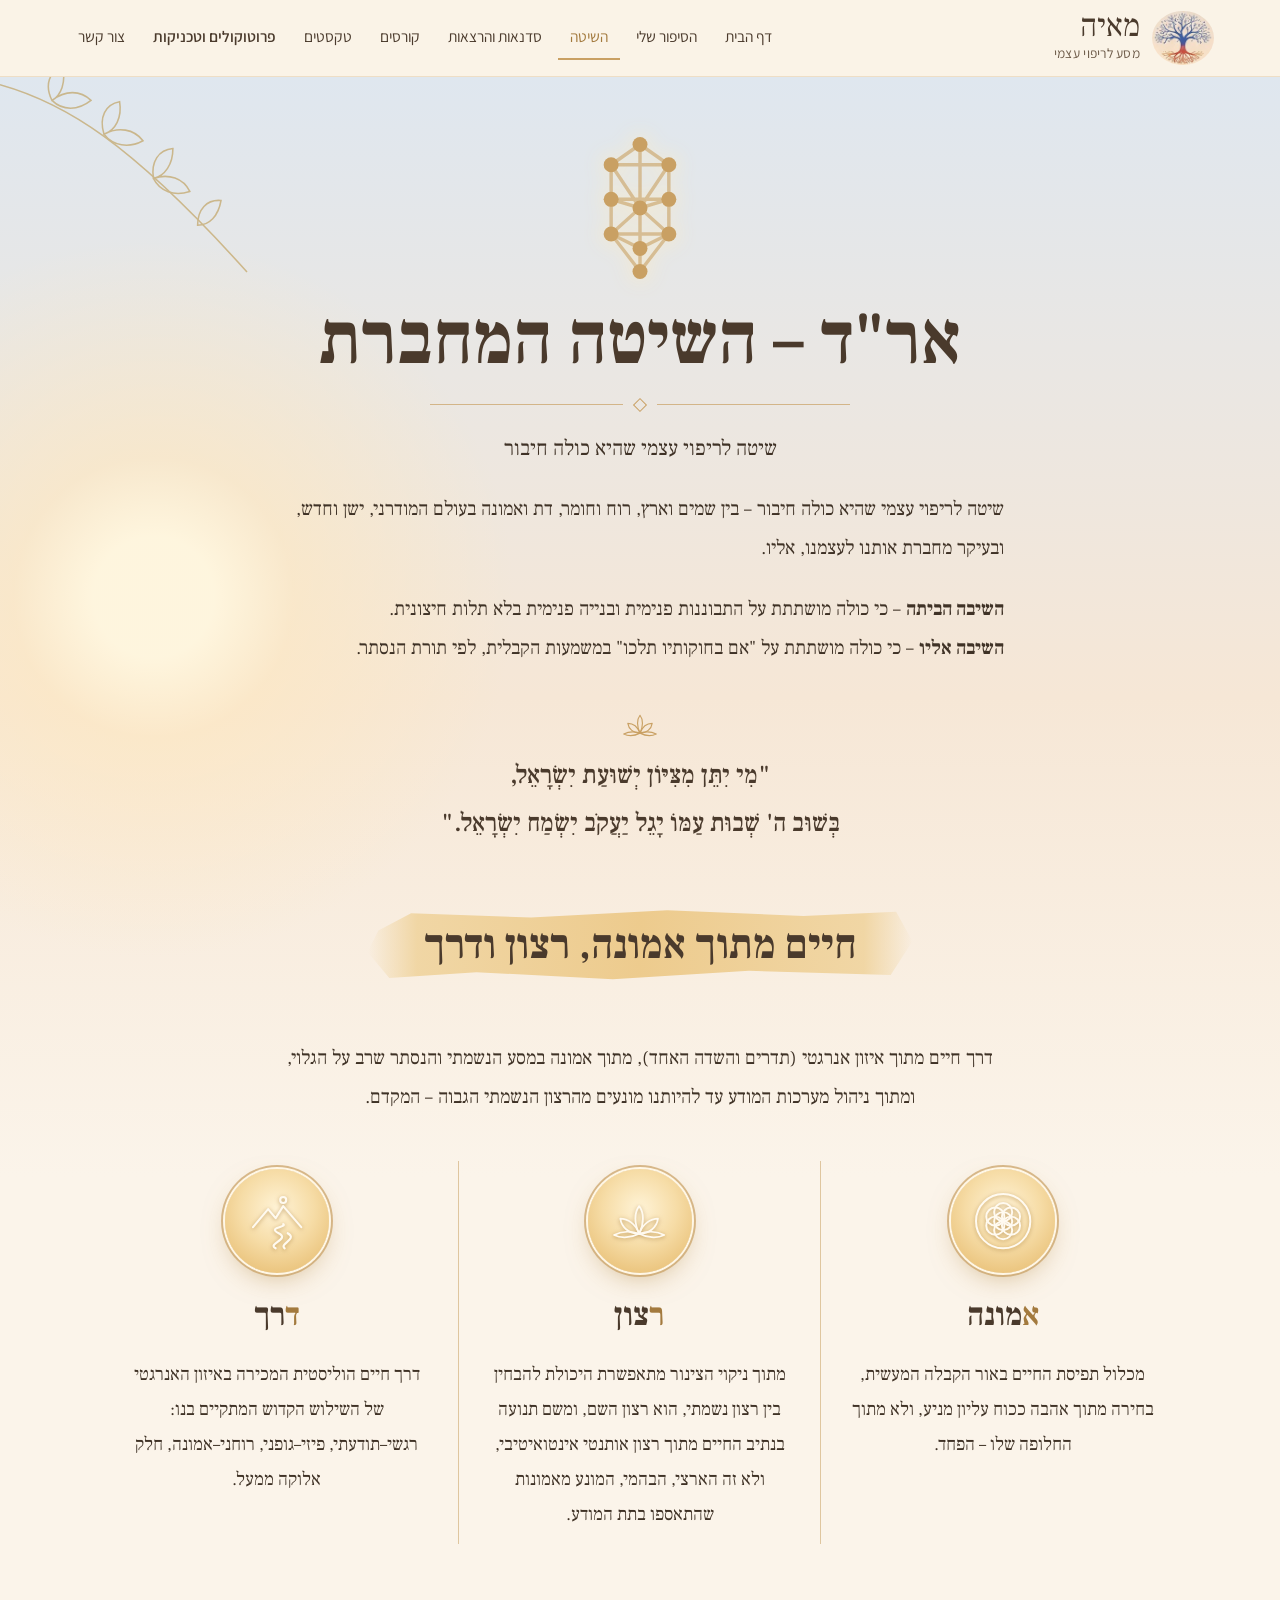
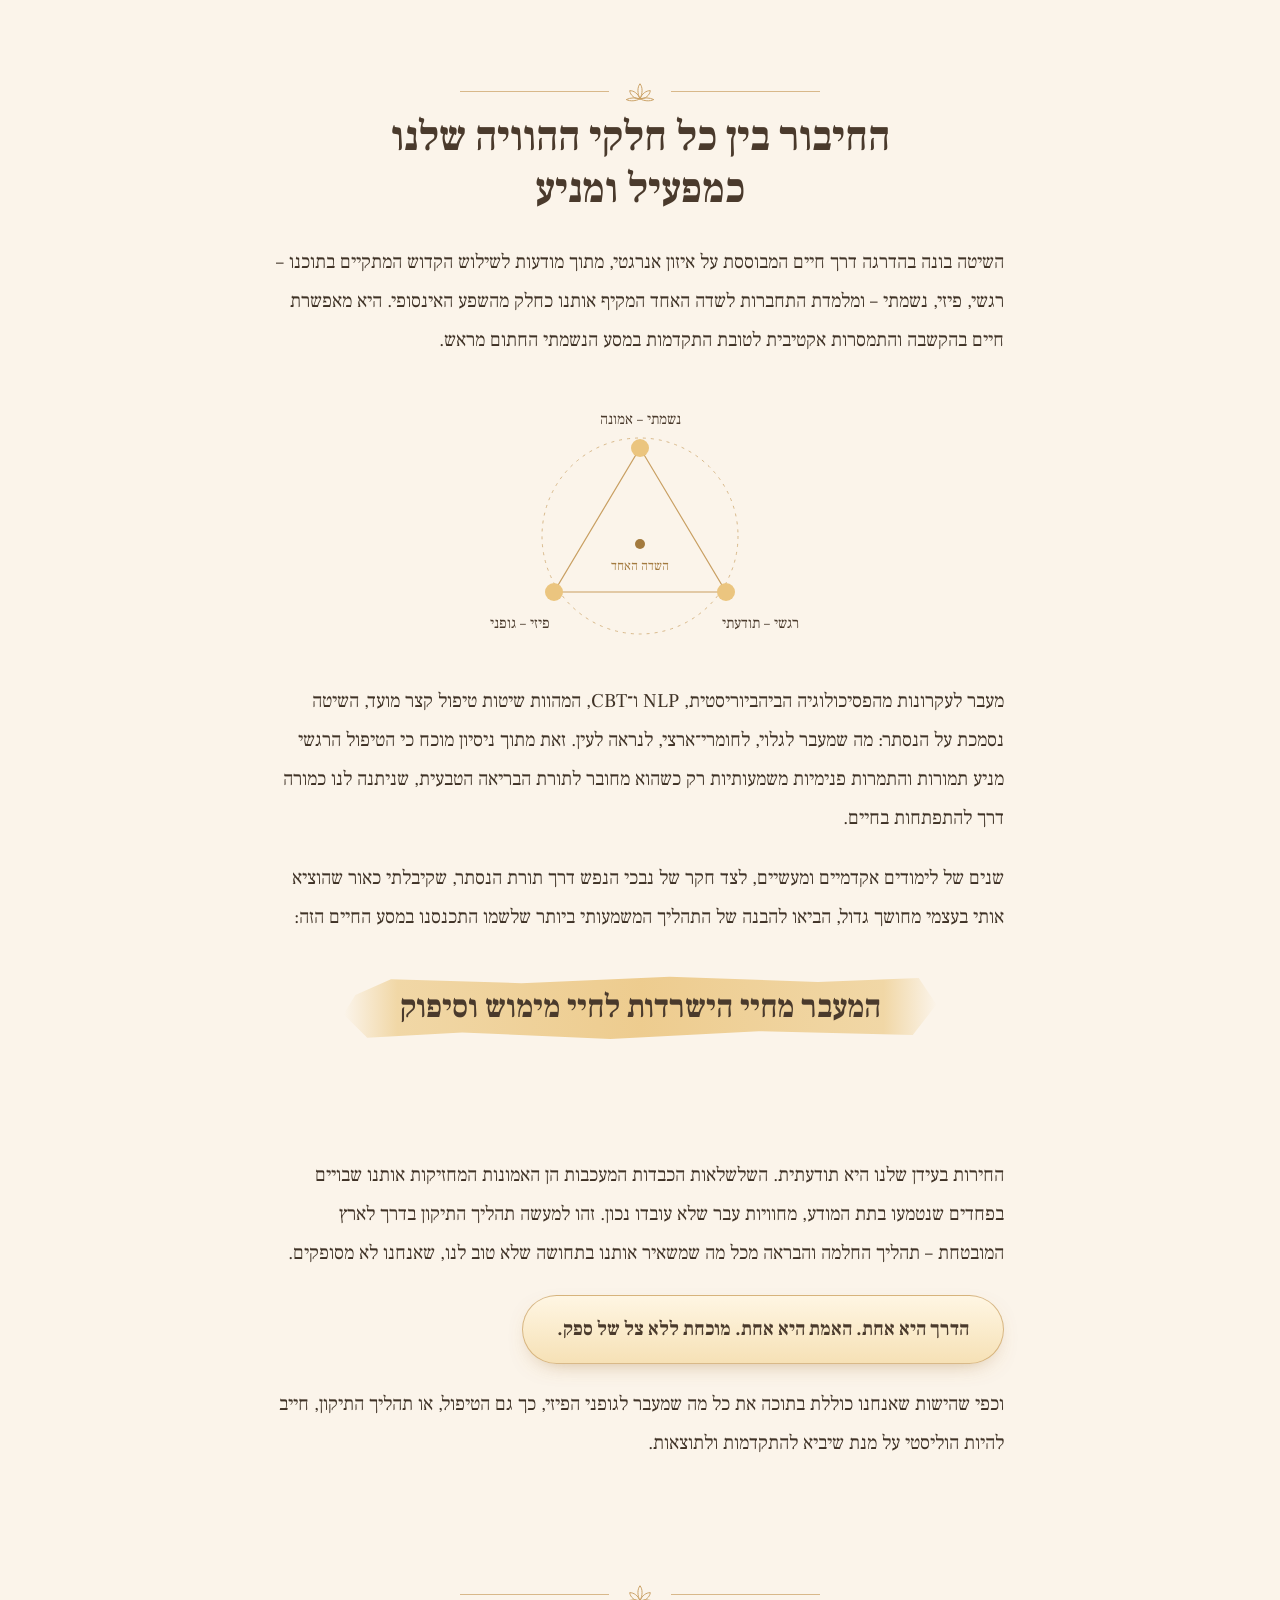
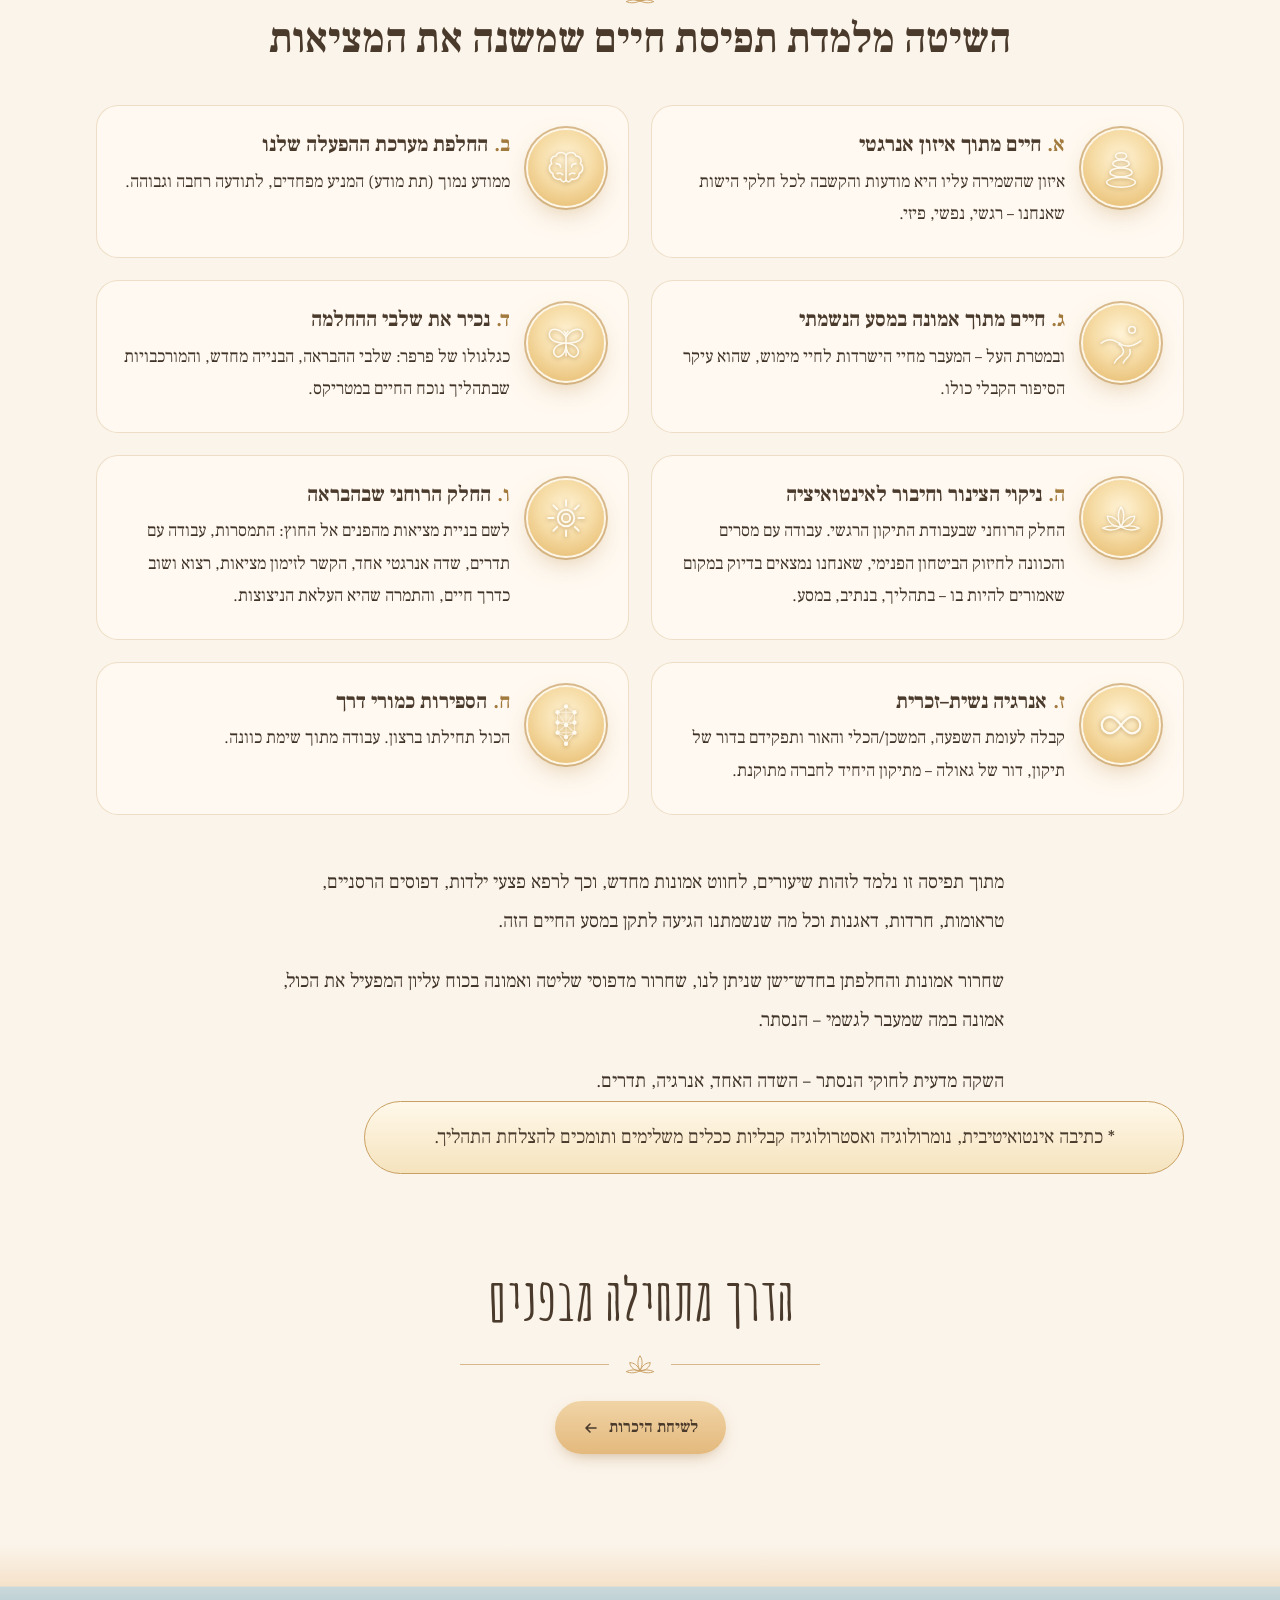
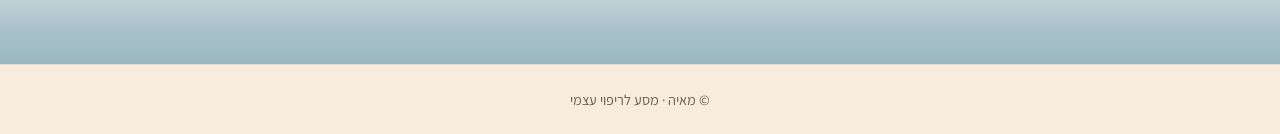
==== method.html @ e071e0a7 "Add method and story pages, new home hero - New home hero: logo, name and tagline in a centred ring " ====
<!doctype html>
<html lang="he" dir="rtl">
<head>
<meta charset="utf-8">
<meta name="viewport" content="width=device-width, initial-scale=1, viewport-fit=cover">
<meta name="description" content="אר&quot;ד – השיטה המחברת: שיטה לריפוי עצמי מתוך אמונה, רצון ודרך. המעבר מחיי הישרדות לחיי מימוש וסיפוק.">
<link rel="icon" href="img/logo.jpg">
<title>אר"ד – השיטה המחברת | מאיה</title>
<link rel="preconnect" href="https://fonts.googleapis.com">
<link rel="preconnect" href="https://fonts.gstatic.com" crossorigin>
<link rel="stylesheet" href="https://fonts.googleapis.com/css2?family=Frank+Ruhl+Libre:wght@300;400;500;700&family=Assistant:wght@300;400;600&family=Amatic+SC:wght@400;700&display=swap">
<link rel="stylesheet" href="styles.css">
<style>
body{margin:0}img{max-width:100%}[hidden]{display:none!important}
/* Method page: one calm reading column on a sunrise sky, golden circles as the only ornament. */
:root{
  --sky-top:#dfe7ef;
  --sky-mid:#f6e7d6;
  --gold-hi:#fff3d6;
  --gold-mid:#ebc57f;
  --brush:#efd29a;
  --read:#3f3226;
}
.method{background:
  radial-gradient(circle at 12% 520px, rgba(255,246,222,.95) 0 60px, rgba(255,232,190,.55) 140px, transparent 360px),
  linear-gradient(180deg,var(--sky-top) 0,var(--sky-mid) 620px,var(--cream) 1100px,var(--cream) 100%);
  color:var(--read);font-family:var(--f-display);position:relative;overflow:hidden}
.method .col{max-width:760px;margin-inline:auto;padding-left:var(--gutter-l);padding-right:var(--gutter-r)}
.method .wide{max-width:1120px;margin-inline:auto;padding-left:var(--gutter-l);padding-right:var(--gutter-r)}
.method p{font-size:1.22rem;line-height:2;margin:0}
.method p + p{margin-top:1.1em}
.leaf-branch{position:absolute;top:0;inset-inline-end:0;width:min(260px,40vw);color:#b8913f;opacity:.55;pointer-events:none}

.m-hero{text-align:center;padding-block:56px 20px;display:flex;flex-direction:column;align-items:center;gap:18px}
.sefirot-top{width:120px;height:auto;color:var(--gold);filter:drop-shadow(0 0 10px rgba(255,236,190,.9))}
.m-hero h1{font-weight:700;font-size:clamp(2.6rem,7vw,4.6rem);line-height:1.1;color:var(--ink)}
.diamond-rule{display:flex;align-items:center;gap:12px;color:var(--gold);width:min(420px,80%)}
.diamond-rule::before,.diamond-rule::after{content:"";flex:1;height:1px;background:currentColor;opacity:.7}
.diamond-rule i{width:10px;height:10px;border:1.5px solid currentColor;transform:rotate(45deg)}
.m-hero .lead{max-width:36ch;font-size:1.32rem}

.verse{margin:44px auto 0;text-align:center;max-width:620px;display:flex;flex-direction:column;align-items:center;gap:14px}
.verse blockquote{margin:0;font-size:clamp(1.3rem,2.6vw,1.6rem);line-height:1.9;color:var(--ink);font-weight:500}
.verse svg{width:40px;height:26px;color:var(--gold)}

.brush{position:relative;display:inline-block;padding:14px 56px;margin-inline:auto;font-weight:700;font-size:clamp(1.5rem,3.6vw,2.2rem);color:var(--ink);line-height:1.3;text-wrap:balance;text-align:center;isolation:isolate}
.brush::before{content:"";position:absolute;inset:4px 0;z-index:-1;
  background:linear-gradient(90deg,transparent 0,var(--brush) 9%,var(--gold-mid) 50%,var(--brush) 91%,transparent 100%);
  clip-path:polygon(2% 30%,8% 6%,30% 12%,55% 2%,80% 10%,97% 4%,100% 45%,96% 92%,70% 86%,45% 98%,20% 88%,4% 96%,0 60%);opacity:.85}
.center{text-align:center}
.method p.brush{font-size:clamp(1.4rem,3.4vw,2rem);line-height:1.4}

section.m-block{padding-block:56px}
.m-block h2{font-weight:700;font-size:clamp(1.8rem,4vw,2.6rem);line-height:1.25;text-align:center;color:var(--ink);margin-bottom:28px}

/* gold medallions */
.medal{--s:104px;width:var(--s);height:var(--s);flex:none;border-radius:50%;display:grid;place-items:center;
  background:radial-gradient(circle at 50% 38%,var(--gold-hi) 0,#f6dca6 45%,var(--gold-mid) 78%,var(--gold) 100%);
  box-shadow:0 0 0 2px #fff7e6,0 0 0 4px color-mix(in srgb,var(--gold) 70%,transparent),0 10px 30px -10px rgba(170,120,40,.6)}
.medal svg{width:58%;height:58%;color:#fffaf0;filter:drop-shadow(0 1px 2px rgba(150,100,30,.55))}

.pillars{display:grid;grid-template-columns:repeat(3,minmax(0,1fr));gap:0;margin-top:44px;list-style:none;padding:0}
.pillar{display:flex;flex-direction:column;align-items:center;text-align:center;gap:14px;padding:8px 28px 12px}
.pillar + .pillar{border-inline-start:1px solid color-mix(in srgb,var(--gold) 55%,transparent)}
.pillar h3{font-weight:700;font-size:2rem;color:var(--ink)}
.pillar h3 b{color:var(--gold-deep)}
.pillar p{font-size:1.15rem;line-height:1.9}

.triad{display:block;width:min(360px,100%);margin:36px auto 0}
.triad text{font-family:var(--f-display);font-size:15px;fill:var(--ink)}

.banner-pill{display:block;width:fit-content;max-width:100%;margin:40px auto;padding:14px 34px;border-radius:999px;text-align:center;
  font-weight:700;font-size:clamp(1.25rem,2.8vw,1.6rem);line-height:1.5;color:var(--ink);
  background:linear-gradient(180deg,#fff6e3,#f6e1b6);border:1px solid color-mix(in srgb,var(--gold) 70%,transparent);box-shadow:0 8px 24px -14px rgba(160,110,40,.7)}

.principles{display:grid;grid-template-columns:repeat(2,minmax(0,1fr));gap:22px;list-style:none;padding:0;margin:40px 0 0}
.principle{display:grid;grid-template-columns:auto 1fr;gap:18px;align-items:start;background:color-mix(in srgb,var(--white) 82%,transparent);
  border:1px solid color-mix(in srgb,var(--gold) 30%,transparent);border-radius:22px;padding:24px 24px 26px}
.principle .medal{--s:76px}
.principle h3{font-weight:700;font-size:1.32rem;line-height:1.4;color:var(--ink);margin-bottom:6px}
.principle h3 .letter{color:var(--gold-deep);margin-inline-end:6px}
.principle p{font-size:1.1rem!important;line-height:1.85!important;min-width:0}
.principle div{min-width:0}

.after{margin-top:48px}
.tools-note{display:block;margin:44px auto 0;max-width:820px;padding:16px 30px;border-radius:999px;text-align:center;font-size:1.15rem;line-height:1.7;color:var(--ink);
  background:linear-gradient(180deg,#fff8ea,#f5e3bd);border:1.5px solid var(--gold)}

.m-cta{text-align:center;padding-block:40px 90px;display:flex;flex-direction:column;align-items:center;gap:18px}
.m-cta h2{font-family:var(--f-hand);font-weight:700;font-size:clamp(2.6rem,6vw,3.6rem);line-height:1;color:var(--ink)}
.lotus-rule{display:flex;align-items:center;gap:14px;color:var(--gold);width:min(360px,80%);margin:8px auto}
.lotus-rule::before,.lotus-rule::after{content:"";flex:1;height:1px;background:currentColor;opacity:.7}
.lotus-rule svg{width:34px;height:22px}
.sea{height:120px;background:linear-gradient(180deg,var(--cream) 0,#f3dcc0 35%,#b9cfd6 36%,#8fb2bf 70%,#7aa3b2 100%);opacity:.75}

@media (max-width:860px){
  .principles{grid-template-columns:1fr}
}
@media (max-width:700px){
  .pillars{grid-template-columns:1fr;gap:34px}
  .pillar + .pillar{border-inline-start:0;border-top:1px solid color-mix(in srgb,var(--gold) 45%,transparent);padding-top:34px}
  .method p{font-size:1.12rem}
  .brush{padding:12px 28px}
  .banner-pill,.tools-note{border-radius:24px}
  .principle{grid-template-columns:1fr;justify-items:center;text-align:center}
}
</style>
</head>
<body>

<svg width="0" height="0" style="position:absolute" aria-hidden="true">
  <symbol id="lotus" viewBox="0 0 48 32" fill="none" stroke="currentColor" stroke-width="1.4" stroke-linejoin="round">
    <path d="M24 4c4 5 4 14 0 22-4-8-4-17 0-22Z"/><path d="M24 26c-3-8-9-12-15-12 1 7 7 12 15 12Z"/><path d="M24 26c3-8 9-12 15-12-1 7-7 12-15 12Z"/><path d="M24 26c-6-2-14-2-20 1 6 3 14 2 20-1Zm0 0c6-2 14-2 20 1-6 3-14 2-20-1Z"/>
  </symbol>
  <symbol id="arrow" viewBox="0 0 16 16" fill="none" stroke="currentColor" stroke-width="1.6" stroke-linecap="round" stroke-linejoin="round"><path d="M13 8H3m4-4L3 8l4 4"/></symbol>
  <symbol id="sefirot" viewBox="0 0 40 52" fill="none" stroke="currentColor" stroke-width="1.2">
    <path d="M20 4 30 11 30 23 30 35 20 48M20 4 10 11 10 23 10 35 20 48M20 4V48M10 11H30M10 23H30M10 35H30M10 11 20 26 30 11M10 23 20 26 30 23M10 35 20 26 30 35M10 35 20 40 30 35" opacity=".6"/>
    <g fill="currentColor" stroke="none"><circle cx="20" cy="4" r="2.6"/><circle cx="30" cy="11" r="2.6"/><circle cx="10" cy="11" r="2.6"/><circle cx="30" cy="23" r="2.6"/><circle cx="10" cy="23" r="2.6"/><circle cx="20" cy="26" r="2.6"/><circle cx="30" cy="35" r="2.6"/><circle cx="10" cy="35" r="2.6"/><circle cx="20" cy="40" r="2.6"/><circle cx="20" cy="48" r="2.6"/></g>
  </symbol>
  <symbol id="flower" viewBox="0 0 40 40" fill="none" stroke="currentColor" stroke-width="1.3">
    <circle cx="20" cy="20" r="18"/><circle cx="20" cy="20" r="6"/><circle cx="20" cy="14" r="6"/><circle cx="20" cy="26" r="6"/><circle cx="14.8" cy="17" r="6"/><circle cx="25.2" cy="17" r="6"/><circle cx="14.8" cy="23" r="6"/><circle cx="25.2" cy="23" r="6"/>
  </symbol>
  <symbol id="road" viewBox="0 0 40 40" fill="none" stroke="currentColor" stroke-width="1.4" stroke-linecap="round" stroke-linejoin="round">
    <path d="M4 24 14 12l5 6 5-8 12 14"/><circle cx="24" cy="6" r="2"/><path d="M19 38c-6-3 10-6 2-10s6-4 3-6M25 38c-4-3 9-6 2-10"/>
  </symbol>
  <symbol id="stones" viewBox="0 0 40 40" fill="none" stroke="currentColor" stroke-width="1.4"><ellipse cx="20" cy="33" rx="13" ry="4.5"/><ellipse cx="20" cy="24" rx="10" ry="4"/><ellipse cx="20" cy="16" rx="7.5" ry="3.4"/><ellipse cx="20" cy="9" rx="5" ry="2.8"/></symbol>
  <symbol id="brain" viewBox="0 0 40 40" fill="none" stroke="currentColor" stroke-width="1.4" stroke-linecap="round" stroke-linejoin="round">
    <path d="M20 8c-2-3-8-3-9 1-4 0-6 4-4 7-3 2-3 7 1 9 0 4 4 6 7 5 1 3 4 3 5 1V8Z"/><path d="M20 8c2-3 8-3 9 1 4 0 6 4 4 7 3 2 3 7-1 9 0 4-4 6-7 5-1 3-4 3-5 1"/><path d="M11 16c2 0 4 1 4 3M29 16c-2 0-4 1-4 3M12 25c2-1 4 0 5 1M28 25c-2-1-4 0-5 1"/>
  </symbol>
  <symbol id="path" viewBox="0 0 40 40" fill="none" stroke="currentColor" stroke-width="1.4" stroke-linecap="round"><path d="M2 20c6-4 10-4 16 0s12 4 20-2"/><path d="M14 38c2-6 10-6 8-12s-6-4-3-6"/><path d="M22 38c2-5 8-6 6-12"/><circle cx="30" cy="8" r="3"/></symbol>
  <symbol id="butterfly" viewBox="0 0 40 40" fill="none" stroke="currentColor" stroke-width="1.4" stroke-linejoin="round"><path d="M20 12v20"/><path d="M20 15C16 7 6 5 5 11s5 9 15 9C10 21 7 27 10 31s9 0 10-8"/><path d="M20 15c4-8 14-10 15-4s-5 9-15 9c10 1 13 7 10 11s-9 0-10-8"/><path d="M18 9l2 3 2-3"/></symbol>
  <symbol id="sun" viewBox="0 0 32 32" fill="none" stroke="currentColor" stroke-width="1.4" stroke-linecap="round"><circle cx="16" cy="16" r="6"/><circle cx="16" cy="16" r="3"/><path d="M16 3v4M16 25v4M3 16h4M25 16h4M6.8 6.8l2.8 2.8M22.4 22.4l2.8 2.8M6.8 25.2l2.8-2.8M22.4 9.6l2.8-2.8"/></symbol>
  <symbol id="infinity" viewBox="0 0 32 32" fill="none" stroke="currentColor" stroke-width="1.6"><path d="M16 16c-3-4-5-6-8-6a6 6 0 0 0 0 12c3 0 5-2 8-6Zm0 0c3 4 5 6 8 6a6 6 0 0 0 0-12c-3 0-5 2-8 6Z"/></symbol>
</svg>

<header class="site-header">
  <div class="wrap">
    <a class="brand" href="index.html" aria-label="מאיה – דף הבית">
      <img src="img/logo.jpg" alt="">
      <span><b>מאיה</b><small>מסע לריפוי עצמי</small></span>
    </a>
    <button class="menu-btn" id="menu-btn" aria-expanded="false" aria-controls="nav">תפריט</button>
    <ul class="nav" id="nav">
      <li><a href="index.html">דף הבית</a></li>
      <li><a href="index.html#about">הסיפור שלי</a></li>
      <li><a href="method.html" aria-current="page">השיטה</a></li>
      <li><a href="index.html#space">סדנאות והרצאות</a></li>
      <li><a href="index.html#space">קורסים</a></li>
      <li><a href="index.html#space">טקסטים</a></li>
      <li class="accent"><a href="#principles">פרוטוקולים וטכניקות</a></li>
      <li><a href="index.html#contact">צור קשר</a></li>
    </ul>
  </div>
</header>

<main class="method">
  <svg class="leaf-branch" viewBox="0 0 200 160" fill="none" stroke="currentColor" stroke-width="1.2" aria-hidden="true">
    <path d="M0 6C50 20 100 50 190 150"/>
    <path d="M40 18c-6-12-2-22 8-26 3 12-1 22-8 26Zm0 0c10-8 22-8 30 0-10 8-22 8-30 0Z"/>
    <path d="M80 44c-4-13 1-23 12-25 2 12-3 22-12 25Zm0 0c11-6 23-4 30 5-11 6-23 4-30-5Z"/>
    <path d="M118 78c-2-13 4-22 15-23 0 12-6 21-15 23Zm0 0c12-4 23 0 28 10-12 4-23 0-28-10Z"/>
    <path d="M152 114c0-12 7-20 18-19-2 12-9 19-18 19Z"/>
  </svg>

  <!-- ===== opening ===== -->
  <div class="col">
    <div class="m-hero">
      <svg class="sefirot-top" aria-hidden="true"><use href="#sefirot"/></svg>
      <h1>אר"ד – השיטה המחברת</h1>
      <div class="diamond-rule" aria-hidden="true"><i></i></div>
      <p class="lead">שיטה לריפוי עצמי שהיא כולה חיבור</p>
    </div>

    <p>שיטה לריפוי עצמי שהיא כולה חיבור – בין שמים וארץ, רוח וחומר, דת ואמונה בעולם המודרני, ישן וחדש, ובעיקר מחברת אותנו לעצמנו, אליו.</p>
    <p><b>השיבה הביתה</b> – כי כולה מושתתת על התבוננות פנימית ובנייה פנימית בלא תלות חיצונית.<br>
    <b>השיבה אליו</b> – כי כולה מושתתת על "אם בחוקותיו תלכו" במשמעות הקבלית, לפי תורת הנסתר.</p>

    <div class="verse">
      <svg aria-hidden="true"><use href="#lotus"/></svg>
      <blockquote>"מִי יִתֵּן מִצִּיּוֹן יְשׁוּעַת יִשְׂרָאֵל,<br>בְּשׁוּב ה' שְׁבוּת עַמּוֹ יָגֵל יַעֲקֹב יִשְׂמַח יִשְׂרָאֵל."</blockquote>
    </div>
  </div>

  <!-- ===== אמונה, רצון, דרך ===== -->
  <section class="m-block" id="ard">
    <div class="wide">
      <div class="center"><h2 class="brush">חיים מתוך אמונה, רצון ודרך</h2></div>
      <div class="col" style="margin-top:26px">
        <p class="center">דרך חיים מתוך איזון אנרגטי (תדרים והשדה האחד), מתוך אמונה במסע הנשמתי והנסתר שרב על הגלוי, ומתוך ניהול מערכות המודע עד להיותנו מונעים מהרצון הנשמתי הגבוה – המקדם.</p>
      </div>
      <ul class="pillars">
        <li class="pillar">
          <span class="medal"><svg><use href="#flower"/></svg></span>
          <h3><b>א</b>מונה</h3>
          <p>מכלול תפיסת החיים באור הקבלה המעשית, בחירה מתוך אהבה ככוח עליון מניע, ולא מתוך החלופה שלו – הפחד.</p>
        </li>
        <li class="pillar">
          <span class="medal"><svg viewBox="0 0 48 32"><use href="#lotus"/></svg></span>
          <h3><b>ר</b>צון</h3>
          <p>מתוך ניקוי הצינור מתאפשרת היכולת להבחין בין רצון נשמתי, הוא רצון השם, ומשם תנועה בנתיב החיים מתוך רצון אותנטי אינטואיטיבי, ולא זה הארצי, הבהמי, המונע מאמונות שהתאספו בתת המודע.</p>
        </li>
        <li class="pillar">
          <span class="medal"><svg><use href="#road"/></svg></span>
          <h3><b>ד</b>רך</h3>
          <p>דרך חיים הוליסטית המכירה באיזון האנרגטי של השילוש הקדוש המתקיים בנו: רגשי–תודעתי, פיזי–גופני, רוחני–אמונה, חלק אלוקה ממעל.</p>
        </li>
      </ul>
    </div>
  </section>

  <!-- ===== החיבור ===== -->
  <section class="m-block" id="connection">
    <div class="col">
      <div class="lotus-rule" aria-hidden="true"><svg><use href="#lotus"/></svg></div>
      <h2>החיבור בין כל חלקי ההוויה שלנו<br>כמפעיל ומניע</h2>
      <p>השיטה בונה בהדרגה דרך חיים המבוססת על איזון אנרגטי, מתוך מודעות לשילוש הקדוש המתקיים בתוכנו – רגשי, פיזי, נשמתי – ומלמדת התחברות לשדה האחד המקיף אותנו כחלק מהשפע האינסופי. היא מאפשרת חיים בהקשבה והתמסרות אקטיבית לטובת התקדמות במסע הנשמתי החתום מראש.</p>

      <svg class="triad" viewBox="0 0 360 250" role="img" aria-label="השילוש הקדוש: רגשי, פיזי, נשמתי, סביב השדה האחד">
        <circle cx="180" cy="140" r="98" fill="none" stroke="#c9a063" stroke-width="1" stroke-dasharray="3 5" opacity=".7"/>
        <path d="M180 52 266 196H94Z" fill="none" stroke="#c9a063" stroke-width="1.2"/>
        <circle cx="180" cy="52" r="9" fill="#ebc57f"/><circle cx="266" cy="196" r="9" fill="#ebc57f"/><circle cx="94" cy="196" r="9" fill="#ebc57f"/>
        <circle cx="180" cy="148" r="5" fill="#a37a3e"/>
        <text x="180" y="28" text-anchor="middle">נשמתי – אמונה</text>
        <text x="300" y="232" text-anchor="middle">רגשי – תודעתי</text>
        <text x="60" y="232" text-anchor="middle">פיזי – גופני</text>
        <text x="180" y="174" text-anchor="middle" style="font-size:13px;fill:#a37a3e">השדה האחד</text>
      </svg>

      <p style="margin-top:36px">מעבר לעקרונות מהפסיכולוגיה הביהביוריסטית, NLP ו־CBT, המהוות שיטות טיפול קצר מועד, השיטה נסמכת על הנסתר: מה שמעבר לגלוי, לחומרי־ארצי, לנראה לעין. זאת מתוך ניסיון מוכח כי הטיפול הרגשי מניע תמורות והתמרות פנימיות משמעותיות רק כשהוא מחובר לתורת הבריאה הטבעית, שניתנה לנו כמורה דרך להתפתחות בחיים.</p>
      <p>שנים של לימודים אקדמיים ומעשיים, לצד חקר של נבכי הנפש דרך תורת הנסתר, שקיבלתי כאור שהוציא אותי בעצמי מחושך גדול, הביאו להבנה של התהליך המשמעותי ביותר שלשמו התכנסנו במסע החיים הזה:</p>
    </div>
    <div class="center" style="margin-top:34px"><p class="brush">המעבר מחיי הישרדות לחיי מימוש וסיפוק</p></div>
  </section>

  <!-- ===== החירות ===== -->
  <section class="m-block" id="freedom">
    <div class="col">
      <p>החירות בעידן שלנו היא תודעתית. השלשלאות הכבדות המעכבות הן האמונות המחזיקות אותנו שבויים בפחדים שנטמעו בתת המודע, מחוויות עבר שלא עובדו נכון. זהו למעשה תהליך התיקון בדרך לארץ המובטחת – תהליך החלמה והבראה מכל מה שמשאיר אותנו בתחושה שלא טוב לנו, שאנחנו לא מסופקים.</p>
      <p class="banner-pill">הדרך היא אחת. האמת היא אחת. מוכחת ללא צל של ספק.</p>
      <p>וכפי שהישות שאנחנו כוללת בתוכה את כל מה שמעבר לגופני הפיזי, כך גם הטיפול, או תהליך התיקון, חייב להיות הוליסטי על מנת שיביא להתקדמות ולתוצאות.</p>
    </div>
  </section>

  <!-- ===== עקרונות ===== -->
  <section class="m-block" id="principles">
    <div class="wide">
      <div class="lotus-rule" aria-hidden="true"><svg><use href="#lotus"/></svg></div>
      <h2>השיטה מלמדת תפיסת חיים שמשנה את המציאות</h2>
      <ol class="principles">
        <li class="principle"><span class="medal"><svg><use href="#stones"/></svg></span><div>
          <h3><span class="letter">א.</span>חיים מתוך איזון אנרגטי</h3>
          <p>איזון שהשמירה עליו היא מודעות והקשבה לכל חלקי הישות שאנחנו – רגשי, נפשי, פיזי.</p></div></li>
        <li class="principle"><span class="medal"><svg><use href="#brain"/></svg></span><div>
          <h3><span class="letter">ב.</span>החלפת מערכת ההפעלה שלנו</h3>
          <p>ממודע נמוך (תת מודע) המניע מפחדים, לתודעה רחבה וגבוהה.</p></div></li>
        <li class="principle"><span class="medal"><svg><use href="#path"/></svg></span><div>
          <h3><span class="letter">ג.</span>חיים מתוך אמונה במסע הנשמתי</h3>
          <p>ובמטרת העל – המעבר מחיי הישרדות לחיי מימוש, שהוא עיקר הסיפור הקבלי כולו.</p></div></li>
        <li class="principle"><span class="medal"><svg><use href="#butterfly"/></svg></span><div>
          <h3><span class="letter">ד.</span>נכיר את שלבי ההחלמה</h3>
          <p>כגלגולו של פרפר: שלבי ההבראה, הבנייה מחדש, והמורכבויות שבתהליך נוכח החיים במטריקס.</p></div></li>
        <li class="principle"><span class="medal"><svg viewBox="0 0 48 32"><use href="#lotus"/></svg></span><div>
          <h3><span class="letter">ה.</span>ניקוי הצינור וחיבור לאינטואיציה</h3>
          <p>החלק הרוחני שבעבודת התיקון הרגשי. עבודה עם מסרים והכוונה לחיזוק הביטחון הפנימי, שאנחנו נמצאים בדיוק במקום שאמורים להיות בו – בתהליך, בנתיב, במסע.</p></div></li>
        <li class="principle"><span class="medal"><svg><use href="#sun"/></svg></span><div>
          <h3><span class="letter">ו.</span>החלק הרוחני שבהבראה</h3>
          <p>לשם בניית מציאות מהפנים אל החוץ: התמסרות, עבודה עם תדרים, שדה אנרגטי אחד, הקשר לזימון מציאות, רצוא ושוב כדרך חיים, והתמרה שהיא העלאת הניצוצות.</p></div></li>
        <li class="principle"><span class="medal"><svg><use href="#infinity"/></svg></span><div>
          <h3><span class="letter">ז.</span>אנרגיה נשית–זכרית</h3>
          <p>קבלה לעומת השפעה, המשכן/הכלי והאור ותפקידם בדור של תיקון, דור של גאולה – מתיקון היחיד לחברה מתוקנת.</p></div></li>
        <li class="principle"><span class="medal"><svg viewBox="0 0 40 52"><use href="#sefirot"/></svg></span><div>
          <h3><span class="letter">ח.</span>הספירות כמורי דרך</h3>
          <p>הכול תחילתו ברצון. עבודה מתוך שימת כוונה.</p></div></li>
      </ol>

      <div class="col after">
        <p>מתוך תפיסה זו נלמד לזהות שיעורים, לחווט אמונות מחדש, וכך לרפא פצעי ילדות, דפוסים הרסניים, טראומות, חרדות, דאגנות וכל מה שנשמתנו הגיעה לתקן במסע החיים הזה.</p>
        <p>שחרור אמונות והחלפתן בחדש־ישן שניתן לנו, שחרור מדפוסי שליטה ואמונה בכוח עליון המפעיל את הכול, אמונה במה שמעבר לגשמי – הנסתר.</p>
        <p>השקה מדעית לחוקי הנסתר – השדה האחד, אנרגיה, תדרים.</p>
      </div>
      <p class="tools-note">* כתיבה אינטואיטיבית, נומרולוגיה ואסטרולוגיה קבליות ככלים משלימים ותומכים להצלחת התהליך.</p>
    </div>
  </section>

  <div class="m-cta">
    <h2>הדרך מתחילה מבפנים</h2>
    <div class="lotus-rule" aria-hidden="true"><svg><use href="#lotus"/></svg></div>
    <a class="btn btn-solid" href="index.html#contact">לשיחת היכרות <svg><use href="#arrow"/></svg></a>
  </div>
  <div class="sea" aria-hidden="true"></div>
</main>

<footer><div class="wrap">© מאיה · מסע לריפוי עצמי</div></footer>

<script>
const btn=document.getElementById('menu-btn'),nav=document.getElementById('nav');
btn.addEventListener('click',()=>{const o=nav.classList.toggle('open');btn.setAttribute('aria-expanded',o)});
nav.addEventListener('click',e=>{if(e.target.closest('a')){nav.classList.remove('open');btn.setAttribute('aria-expanded','false')}});
</script>
</body>
</html>
---- styles.css ----
/* Layout: warm sunrise single-theme page, RTL. Wide photo bands with soft wave edges, a centered card grid, a closing landscape band. */
:root{
  --sand:#f8ecdd;        /* page ground */
  --cream:#fbf4ea;       /* card / band fill */
  --peach:#f3d9b8;       /* sunrise tint */
  --gold:#c9a063;        /* lines, icons, outlines */
  --gold-deep:#a37a3e;   /* button text, hover */
  --ink:#4a3a2c;         /* headings */
  --ink-soft:#6c5a48;    /* body */
  --white:#fffaf3;
  --f-display:"Frank Ruhl Libre","David Libre",Georgia,serif;
  --f-body:"Assistant","Heebo",system-ui,sans-serif;
  --f-hand:"Amatic SC","Frank Ruhl Libre",serif;
  --gutter-l:max(16px, env(safe-area-inset-left,0px));
  --gutter-r:max(16px, env(safe-area-inset-right,0px));
  color-scheme:light;
}
*{box-sizing:border-box}
html{scroll-behavior:smooth}
@media (prefers-reduced-motion:reduce){html{scroll-behavior:auto}*{animation:none!important;transition:none!important}}
body{background:var(--sand);color:var(--ink-soft);font-family:var(--f-body);font-size:17px;line-height:1.75;direction:rtl}
h1,h2,h3{font-family:var(--f-display);color:var(--ink);font-weight:400;margin:0;text-wrap:balance}
p{margin:0}
a{color:inherit}
:focus-visible{outline:2px solid var(--gold-deep);outline-offset:3px;border-radius:4px}
.wrap{max-width:1180px;margin-inline:auto;padding-left:var(--gutter-l);padding-right:var(--gutter-r)}

/* ---------- header ---------- */
body::before{content:"";position:fixed;inset:0 0 auto;height:env(safe-area-inset-top,0px);z-index:10;background:var(--cream)}
.site-header{position:sticky;top:env(safe-area-inset-top,0px);z-index:9;background:color-mix(in srgb,var(--cream) 82%,transparent);backdrop-filter:blur(10px);-webkit-backdrop-filter:blur(10px);border-bottom:1px solid color-mix(in srgb,var(--gold) 25%,transparent)}
.site-header .wrap{display:flex;align-items:center;justify-content:space-between;gap:24px;padding-block:10px}
.brand{display:flex;align-items:center;gap:12px;text-decoration:none}
.brand img{width:62px;height:auto;mix-blend-mode:multiply;border-radius:50%}
.brand b{display:block;font-family:var(--f-display);font-weight:400;font-size:2rem;line-height:1;color:var(--ink)}
.brand small{display:block;font-size:.85rem;color:var(--ink-soft);letter-spacing:.02em}
.nav{display:flex;gap:4px;flex-wrap:wrap;list-style:none;margin:0;padding:0}
.nav a{display:block;padding:8px 12px;text-decoration:none;font-size:.97rem;color:var(--ink);border-bottom:2px solid transparent;transition:border-color .2s,color .2s}
.nav a:hover{color:var(--gold-deep)}
.nav a[aria-current="page"]{border-bottom-color:var(--gold);color:var(--gold-deep)}
.nav .accent a{font-weight:600}
.menu-btn{display:none;background:none;border:1px solid var(--gold);color:var(--ink);border-radius:999px;padding:6px 16px;font:inherit;cursor:pointer}

@media (max-width:1080px){
  .menu-btn{display:inline-block}
  .nav{display:none;position:absolute;inset-inline:0;top:100%;flex-direction:column;background:var(--cream);padding:8px var(--gutter-r) 16px var(--gutter-l);border-bottom:1px solid color-mix(in srgb,var(--gold) 30%,transparent)}
  .nav.open{display:flex}
  .nav a{padding:12px 4px;border-bottom:1px solid color-mix(in srgb,var(--gold) 18%,transparent)}
}

/* ---------- shared bits ---------- */
.wave{display:block;width:100%;height:60px;position:absolute;bottom:-1px;inset-inline:0;color:var(--cream)}
.divider{display:flex;align-items:center;gap:14px;color:var(--gold);width:min(320px,80%)}
.divider::before,.divider::after{content:"";flex:1;height:1px;background:currentColor;opacity:.7}
.divider svg{width:30px;height:20px;flex:none}
.heart-rule{display:flex;align-items:center;gap:14px;color:var(--gold);width:min(300px,70%)}
.heart-rule::before,.heart-rule::after{content:"";flex:1;height:1.5px;background:currentColor;opacity:.85}
.heart-rule svg{width:22px;height:20px;flex:none}
.btn{display:inline-flex;align-items:center;gap:10px;text-decoration:none;border-radius:999px;padding:12px 28px;font-weight:600;font-size:1.02rem;transition:transform .2s,background .2s,box-shadow .2s}
.btn svg{width:16px;height:16px}
.btn-solid{background:linear-gradient(180deg,#f1d4a6,#e3b97d);color:var(--ink);box-shadow:0 6px 18px -8px rgba(150,100,40,.6)}
.btn-solid:hover{transform:translateY(-2px)}
.btn-line{border:1px solid var(--gold);color:var(--gold-deep);background:transparent;padding:9px 26px}
.btn-line:hover{background:var(--white)}
.brush-line{position:relative;display:inline-block;padding:12px 54px;font-family:var(--f-display);font-weight:700;color:var(--ink);line-height:1.3;isolation:isolate;text-wrap:balance}
.brush-line::before{content:"";position:absolute;inset:2px 0;z-index:-1;
  background:linear-gradient(90deg,transparent 0,#f2dcae 9%,#ebc57f 50%,#f2dcae 91%,transparent 100%);
  clip-path:polygon(2% 30%,8% 6%,30% 12%,55% 2%,80% 10%,97% 4%,100% 45%,96% 92%,70% 86%,45% 98%,20% 88%,4% 96%,0 60%);opacity:.85}

/* ---------- home hero (photo background, centred ring) ---------- */
.home-hero{position:relative;overflow:hidden;background:
  linear-gradient(180deg,rgba(255,244,226,.15),rgba(255,236,206,.05) 60%,rgba(120,80,30,.12)),
  url("img/home-hero.jpg") center 60%/cover no-repeat,
  radial-gradient(circle at 82% 70%,#fff3d6 0 3%,transparent 16%),
  linear-gradient(180deg,#dfe4ea 0%,#f6e3cb 45%,#efc995 75%,#c99a5c 100%)}
.home-hero .wrap{display:grid;place-items:center;padding-block:48px 64px}
.hero-ring{position:relative;display:flex;flex-direction:column;align-items:center;text-align:center;gap:10px;
  width:min(640px,100%);aspect-ratio:1;justify-content:center;border-radius:50%;
  background:radial-gradient(circle,rgba(255,248,236,.92) 0,rgba(255,244,228,.78) 55%,rgba(255,240,220,.35) 72%,transparent 74%)}
.hero-ring::before{content:"";position:absolute;inset:3%;border-radius:50%;border:1.5px solid rgba(255,255,255,.85);box-shadow:0 0 18px rgba(255,236,200,.8)}
.hero-logo{width:120px;mix-blend-mode:multiply;border-radius:50%}
.hero-name{font-weight:500;font-size:clamp(3.4rem,9vw,5.6rem);line-height:1;color:#6b4423}
.hero-tag{font-family:var(--f-display);font-size:clamp(1.3rem,3vw,1.8rem);color:#6b4423}
.home-hero .brush-line{font-size:clamp(1.5rem,4vw,2.4rem);margin-top:4px}
.hero-sub{font-family:var(--f-display);font-weight:500;font-size:clamp(1.1rem,2.6vw,1.6rem);color:var(--ink)}
.home-hero .divider{width:min(360px,70%)}

/* ---------- story teaser (photo + cream side) ---------- */
.story-teaser{background:var(--cream)}
.story-link{display:grid;grid-template-columns:1.1fr 1fr;align-items:stretch;text-decoration:none;color:inherit;max-width:1440px;margin-inline:auto}
.story-photo{min-height:440px;position:relative;overflow:hidden;order:2}
.story-photo img{position:absolute;inset:0;width:100%;height:100%;object-fit:cover;object-position:center 25%;transition:transform .6s}
.story-link:hover .story-photo img{transform:scale(1.03)}
.story-side{display:flex;flex-direction:column;align-items:center;justify-content:center;gap:20px;padding:48px var(--gutter-r) 48px var(--gutter-l);
  background:linear-gradient(90deg,#f7ece0,#fbf4ea 40%)}
.story-side h2{font-size:clamp(2.2rem,4.5vw,3.2rem)}
.wide-rule{width:min(420px,85%)}
.story-link:hover .btn-line{background:var(--white)}

/* ---------- method circle ---------- */
.method-teaser{display:flex;flex-direction:column;align-items:center;gap:22px;padding-block:64px 40px;background:var(--cream)}
.method-circle{display:block;width:min(460px,86vw);aspect-ratio:1;border-radius:50%;overflow:hidden;
  box-shadow:0 0 0 6px var(--cream),0 0 0 7.5px var(--gold),0 24px 50px -26px rgba(120,80,30,.7);transition:transform .35s}
.method-circle:hover{transform:scale(1.02)}
.method-circle img{width:100%;height:100%;object-fit:cover;display:block}

/* ---------- space / cards ---------- */
.space{padding-block:40px 80px;background:linear-gradient(180deg,var(--cream),var(--sand))}
.section-title{display:flex;align-items:center;gap:22px;justify-content:center;margin-bottom:36px}
.section-title::before,.section-title::after{content:"";flex:1;max-width:260px;height:1px;background:var(--gold);opacity:.6}
.section-title h2{font-size:clamp(1.7rem,3.2vw,2.3rem)}
.cards{display:grid;grid-template-columns:repeat(4,minmax(0,1fr));gap:20px;list-style:none;margin:0;padding:0}
.card{background:var(--cream);border-radius:20px;overflow:hidden;display:flex;flex-direction:column;box-shadow:0 14px 34px -22px rgba(120,80,30,.55);transition:transform .25s,box-shadow .25s}
.card:hover{transform:translateY(-4px);box-shadow:0 20px 40px -22px rgba(120,80,30,.6)}
.card-img{position:relative;aspect-ratio:234/130}
.card-img img{width:100%;height:100%;object-fit:cover;display:block}
.card-img::after{content:"";position:absolute;inset:auto -10% -40px -10%;height:70px;background:var(--cream);border-radius:50% 50% 0 0}
.card-body{position:relative;display:flex;flex-direction:column;align-items:center;text-align:center;gap:6px;padding:0 18px 24px;flex:1}
.card-icon{width:30px;height:30px;color:var(--gold);margin-top:-6px}
.card h3{font-size:1.4rem;font-weight:500}
.card p{font-size:.98rem;line-height:1.5}
.card .btn{margin-top:auto;padding:7px 22px;font-size:.95rem;font-weight:400}
.card-body .spacer{height:10px}
.card.featured{outline:1px solid color-mix(in srgb,var(--gold) 55%,transparent)}

/* ---------- closing ---------- */
.closing{position:relative;overflow:hidden;background:
  radial-gradient(circle at 78% 72%, #fff3d6 0 4%, transparent 18%),
  linear-gradient(180deg,#f6e3c9 0%,#f0cfa2 70%,#d9ad73 100%)}
.closing-tree{position:absolute;inset-block:0;inset-inline-end:0;height:100%;width:auto;max-width:40%;object-fit:cover;object-position:left;
  -webkit-mask-image:linear-gradient(to right,#000 70%,transparent);mask-image:linear-gradient(to right,#000 70%,transparent)}
.closing .wrap{position:relative;text-align:center;display:flex;flex-direction:column;align-items:center;gap:20px;padding-block:90px 110px}
.closing h2{font-family:var(--f-hand);font-weight:700;font-size:clamp(2.8rem,6vw,4.2rem);line-height:1;color:var(--ink)}
.closing p{font-size:1.2rem;color:var(--ink);max-width:30ch}
.closing .wave{top:-1px;bottom:auto;transform:scaleY(-1);color:var(--sand)}

/* ---------- contact ---------- */
.contact{background:var(--cream);padding-block:64px}
.contact .wrap{display:grid;grid-template-columns:1fr 1.2fr;gap:48px;align-items:start}
.contact h2{font-size:clamp(1.9rem,3.4vw,2.5rem);margin-bottom:12px}
form{display:grid;grid-template-columns:1fr 1fr;gap:14px}
label{display:flex;flex-direction:column;gap:4px;font-size:.92rem;color:var(--ink)}
label.full{grid-column:1/-1}
input,textarea,select{font:inherit;color:var(--ink);background:var(--white);border:1px solid color-mix(in srgb,var(--gold) 45%,transparent);border-radius:12px;padding:10px 14px}
textarea{min-height:110px;resize:vertical}
form{position:relative}
form .btn[disabled]{opacity:.6;cursor:wait}
form .btn{grid-column:1/-1;justify-self:start;border:0;cursor:pointer;font-family:inherit}
.form-note{grid-column:1/-1;font-size:.95rem;color:var(--gold-deep)}
footer{background:var(--sand);text-align:center;font-size:.9rem;padding-block:22px;color:var(--ink-soft);border-top:1px solid color-mix(in srgb,var(--gold) 25%,transparent)}

/* ---------- responsive ---------- */
@media (max-width:980px){
  .cards{grid-template-columns:repeat(2,minmax(0,1fr))}
}
@media (max-width:760px){
  .story-link{grid-template-columns:1fr}
  .story-photo{min-height:360px}
  .hero-ring{aspect-ratio:auto;border-radius:40px;padding:36px 18px}
  .hero-ring::before{border-radius:36px}
  .contact .wrap{grid-template-columns:1fr;gap:24px}
  .closing-tree{max-width:60%;opacity:.55}
}
@media (max-width:520px){
  .cards{grid-template-columns:1fr}
  form{grid-template-columns:1fr}
  .brand img{width:48px}
  .brand b{font-size:1.6rem}
}
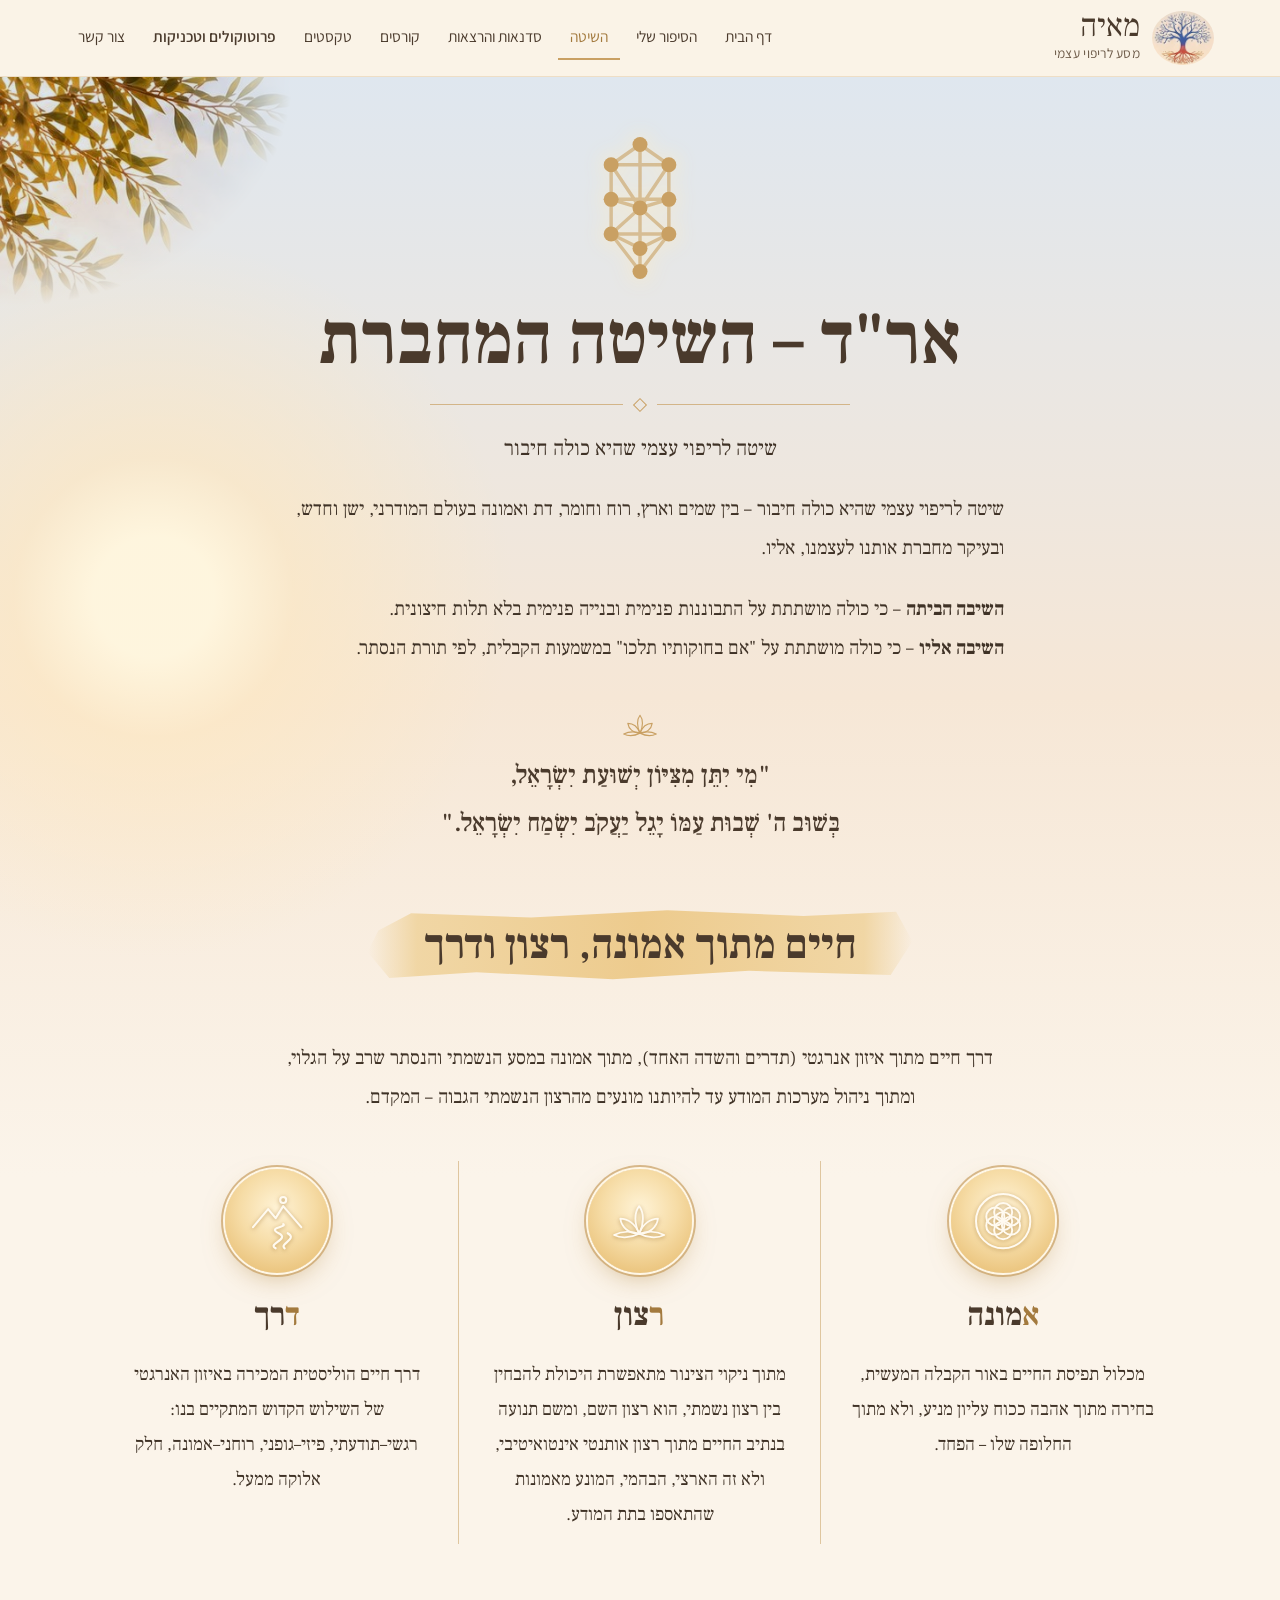
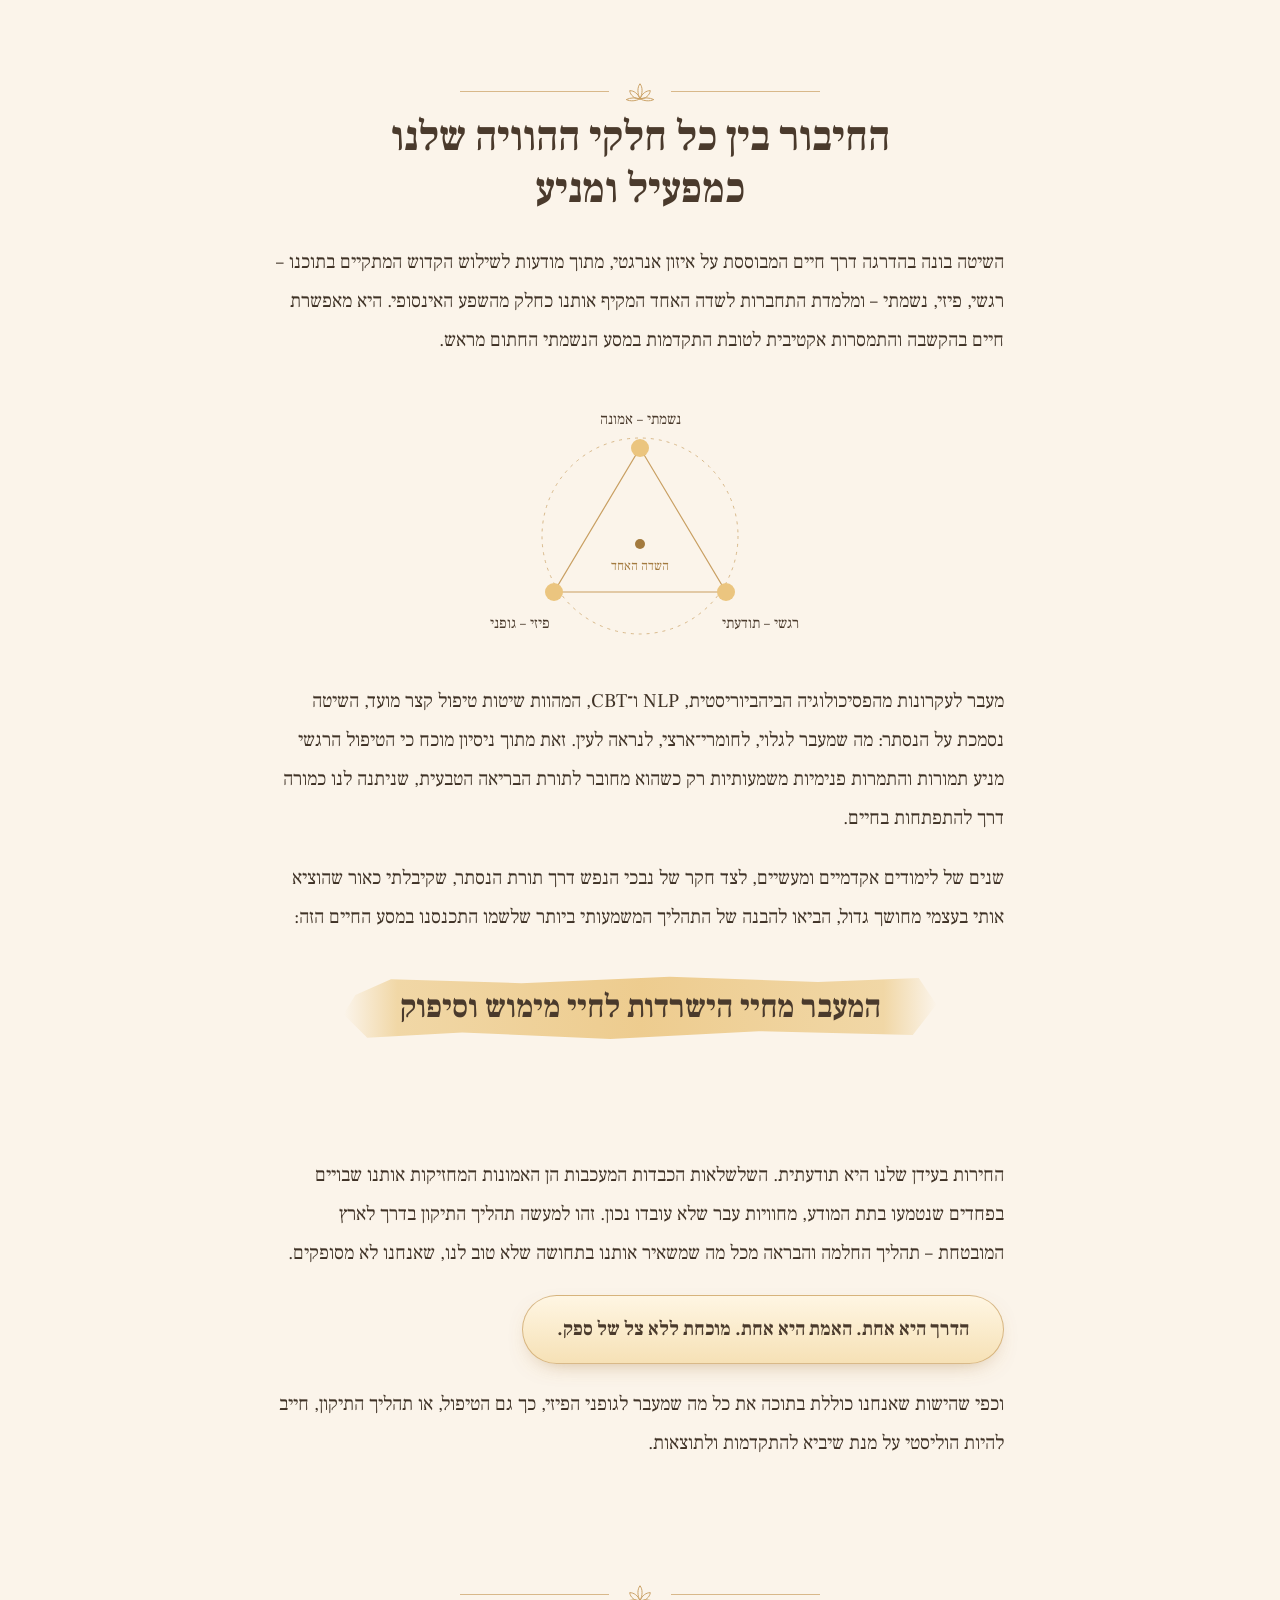
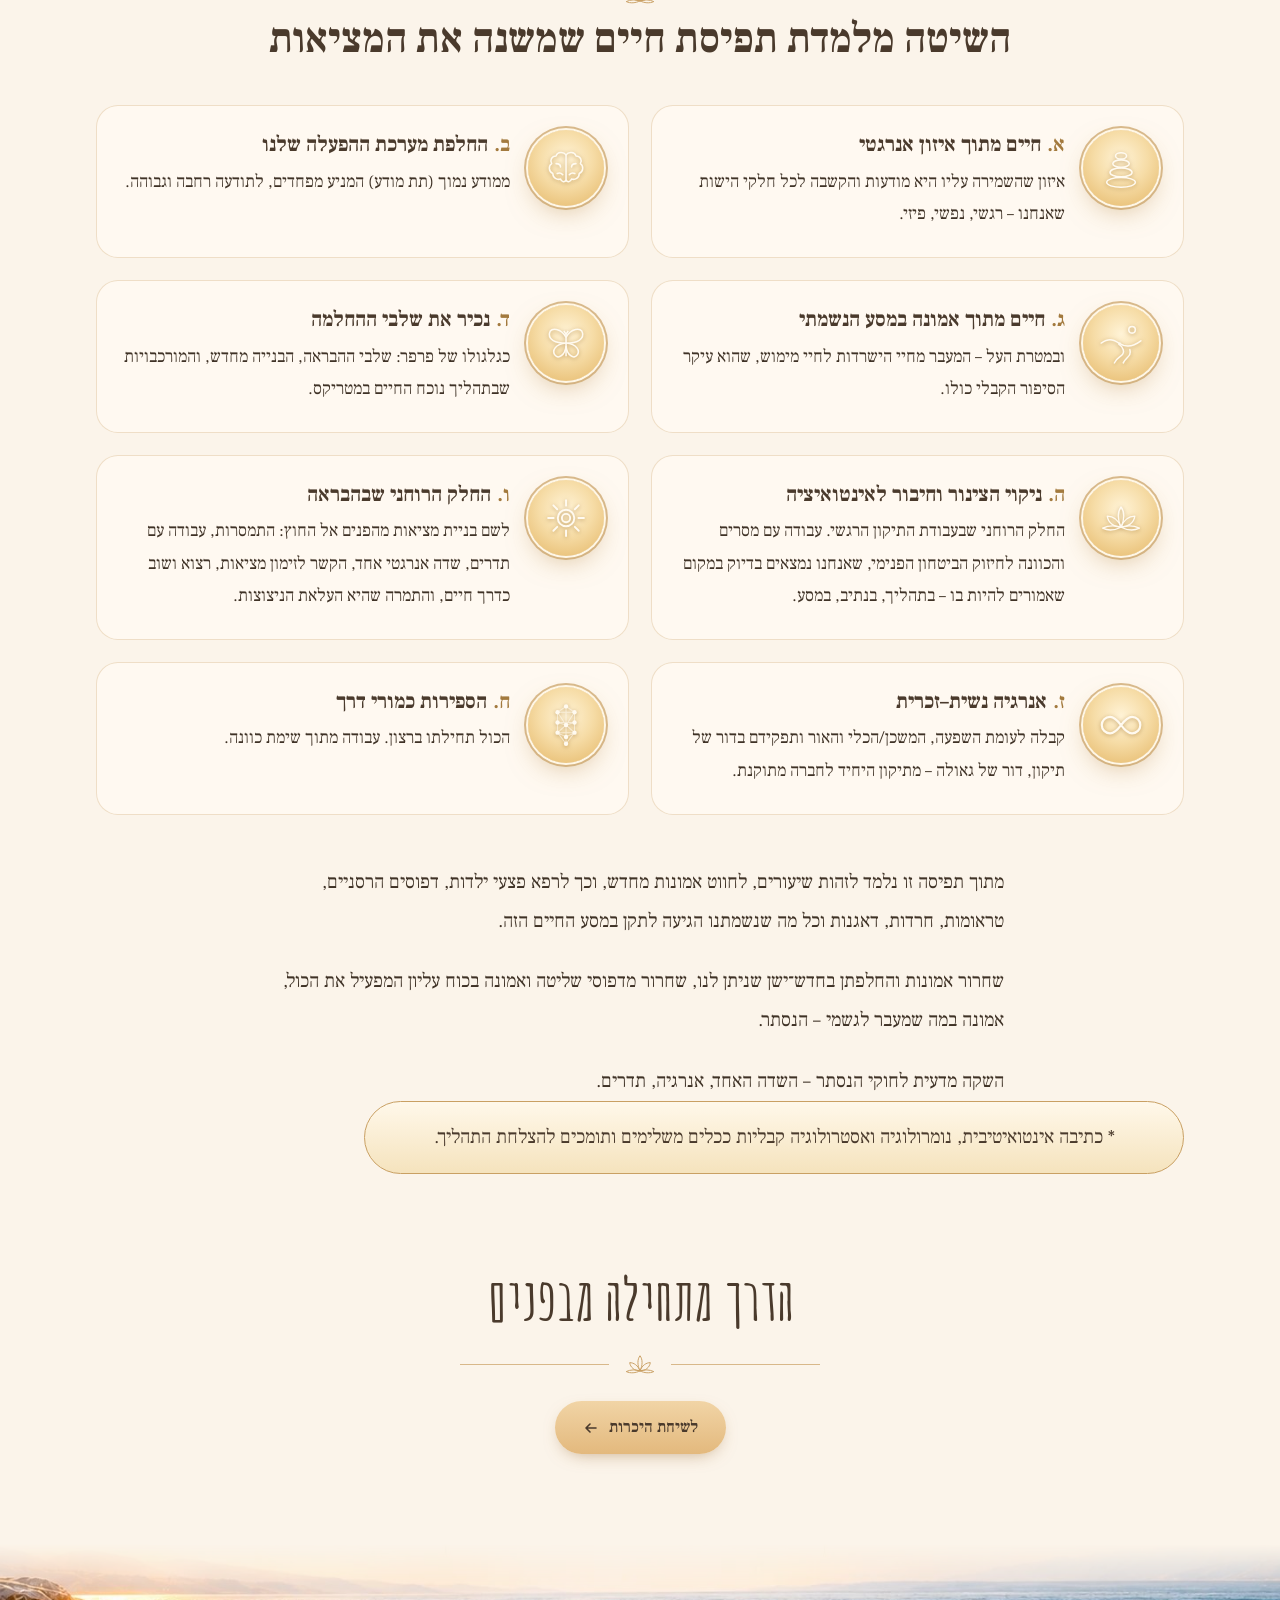
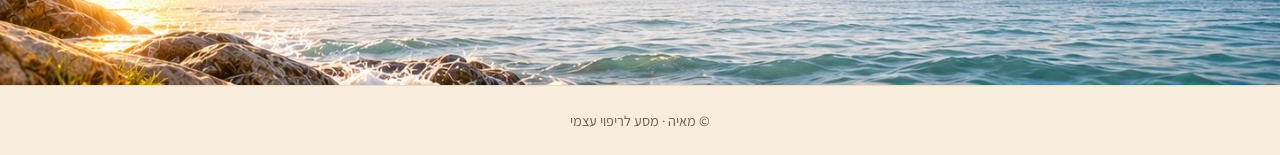
==== commit fdc0adba: "Use Maya's designed images on the home, story and method pages - Home hero is the vineyard banner (c" ====
--- a/method.html
+++ b/method.html
@@ -29,7 +29,7 @@
 .method .wide{max-width:1120px;margin-inline:auto;padding-left:var(--gutter-l);padding-right:var(--gutter-r)}
 .method p{font-size:1.22rem;line-height:2;margin:0}
 .method p + p{margin-top:1.1em}
-.leaf-branch{position:absolute;top:0;inset-inline-end:0;width:min(260px,40vw);color:#b8913f;opacity:.55;pointer-events:none}
+.leaf-branch{position:absolute;top:0;inset-inline-end:0;width:min(300px,42vw);pointer-events:none;mix-blend-mode:multiply;-webkit-mask-image:radial-gradient(130% 120% at 0 0,#000 45%,transparent 75%);mask-image:radial-gradient(130% 120% at 0 0,#000 45%,transparent 75%)}
 
 .m-hero{text-align:center;padding-block:56px 20px;display:flex;flex-direction:column;align-items:center;gap:18px}
 .sefirot-top{width:120px;height:auto;color:var(--gold);filter:drop-shadow(0 0 10px rgba(255,236,190,.9))}
@@ -91,7 +91,7 @@
 .lotus-rule{display:flex;align-items:center;gap:14px;color:var(--gold);width:min(360px,80%);margin:8px auto}
 .lotus-rule::before,.lotus-rule::after{content:"";flex:1;height:1px;background:currentColor;opacity:.7}
 .lotus-rule svg{width:34px;height:22px}
-.sea{height:120px;background:linear-gradient(180deg,var(--cream) 0,#f3dcc0 35%,#b9cfd6 36%,#8fb2bf 70%,#7aa3b2 100%);opacity:.75}
+.sea{height:clamp(90px,11vw,161px);background:url("img/method-sea.jpg") center bottom/cover no-repeat;-webkit-mask-image:linear-gradient(180deg,transparent,#000 40%);mask-image:linear-gradient(180deg,transparent,#000 40%)}
 
 @media (max-width:860px){
   .principles{grid-template-columns:1fr}
@@ -154,13 +154,7 @@
 </header>
 
 <main class="method">
-  <svg class="leaf-branch" viewBox="0 0 200 160" fill="none" stroke="currentColor" stroke-width="1.2" aria-hidden="true">
-    <path d="M0 6C50 20 100 50 190 150"/>
-    <path d="M40 18c-6-12-2-22 8-26 3 12-1 22-8 26Zm0 0c10-8 22-8 30 0-10 8-22 8-30 0Z"/>
-    <path d="M80 44c-4-13 1-23 12-25 2 12-3 22-12 25Zm0 0c11-6 23-4 30 5-11 6-23 4-30-5Z"/>
-    <path d="M118 78c-2-13 4-22 15-23 0 12-6 21-15 23Zm0 0c12-4 23 0 28 10-12 4-23 0-28-10Z"/>
-    <path d="M152 114c0-12 7-20 18-19-2 12-9 19-18 19Z"/>
-  </svg>
+  <img class="leaf-branch" src="img/method-branch.jpg" alt="">
 
   <!-- ===== opening ===== -->
   <div class="col">
--- a/styles.css
+++ b/styles.css
@@ -66,42 +66,25 @@
   background:linear-gradient(90deg,transparent 0,#f2dcae 9%,#ebc57f 50%,#f2dcae 91%,transparent 100%);
   clip-path:polygon(2% 30%,8% 6%,30% 12%,55% 2%,80% 10%,97% 4%,100% 45%,96% 92%,70% 86%,45% 98%,20% 88%,4% 96%,0 60%);opacity:.85}
 
-/* ---------- home hero (photo background, centred ring) ---------- */
-.home-hero{position:relative;overflow:hidden;background:
-  linear-gradient(180deg,rgba(255,244,226,.15),rgba(255,236,206,.05) 60%,rgba(120,80,30,.12)),
-  url("img/home-hero.jpg") center 60%/cover no-repeat,
-  radial-gradient(circle at 82% 70%,#fff3d6 0 3%,transparent 16%),
-  linear-gradient(180deg,#dfe4ea 0%,#f6e3cb 45%,#efc995 75%,#c99a5c 100%)}
-.home-hero .wrap{display:grid;place-items:center;padding-block:48px 64px}
-.hero-ring{position:relative;display:flex;flex-direction:column;align-items:center;text-align:center;gap:10px;
-  width:min(640px,100%);aspect-ratio:1;justify-content:center;border-radius:50%;
-  background:radial-gradient(circle,rgba(255,248,236,.92) 0,rgba(255,244,228,.78) 55%,rgba(255,240,220,.35) 72%,transparent 74%)}
-.hero-ring::before{content:"";position:absolute;inset:3%;border-radius:50%;border:1.5px solid rgba(255,255,255,.85);box-shadow:0 0 18px rgba(255,236,200,.8)}
-.hero-logo{width:120px;mix-blend-mode:multiply;border-radius:50%}
-.hero-name{font-weight:500;font-size:clamp(3.4rem,9vw,5.6rem);line-height:1;color:#6b4423}
-.hero-tag{font-family:var(--f-display);font-size:clamp(1.3rem,3vw,1.8rem);color:#6b4423}
-.home-hero .brush-line{font-size:clamp(1.5rem,4vw,2.4rem);margin-top:4px}
-.hero-sub{font-family:var(--f-display);font-weight:500;font-size:clamp(1.1rem,2.6vw,1.6rem);color:var(--ink)}
-.home-hero .divider{width:min(360px,70%)}
+/* ---------- home hero: the designed banner image ---------- */
+.sr-only{position:absolute;width:1px;height:1px;overflow:hidden;clip-path:inset(50%);white-space:nowrap}
+.home-hero{background:#f3dcb8;line-height:0}
+.home-hero-img{display:block;width:100%;height:auto;max-height:calc(100vh - 80px);object-fit:cover;object-position:center 40%}
 
-/* ---------- story teaser (photo + cream side) ---------- */
+/* ---------- story banner: portrait image, title above its heart line ---------- */
 .story-teaser{background:var(--cream)}
-.story-link{display:grid;grid-template-columns:1.1fr 1fr;align-items:stretch;text-decoration:none;color:inherit;max-width:1440px;margin-inline:auto}
-.story-photo{min-height:440px;position:relative;overflow:hidden;order:2}
-.story-photo img{position:absolute;inset:0;width:100%;height:100%;object-fit:cover;object-position:center 25%;transition:transform .6s}
-.story-link:hover .story-photo img{transform:scale(1.03)}
-.story-side{display:flex;flex-direction:column;align-items:center;justify-content:center;gap:20px;padding:48px var(--gutter-r) 48px var(--gutter-l);
-  background:linear-gradient(90deg,#f7ece0,#fbf4ea 40%)}
-.story-side h2{font-size:clamp(2.2rem,4.5vw,3.2rem)}
-.wide-rule{width:min(420px,85%)}
-.story-link:hover .btn-line{background:var(--white)}
+.story-banner{position:relative;display:block;max-width:1440px;margin-inline:auto;container-type:inline-size;text-decoration:none;color:inherit;line-height:0}
+.story-banner img{display:block;width:100%;height:auto}
+.story-title{position:absolute;left:73.8%;top:39%;transform:translate(-50%,-50%);font-family:var(--f-display);font-weight:400;
+  font-size:clamp(1.4rem,5.4cqw,4.2rem);line-height:1.1;color:var(--ink);white-space:nowrap}
+.story-btn{position:absolute;left:73.8%;top:56%;transform:translate(-50%,-50%);line-height:1.4;background:rgba(255,250,243,.6)}
+.story-banner:hover .story-btn{background:var(--white)}
 
-/* ---------- method circle ---------- */
-.method-teaser{display:flex;flex-direction:column;align-items:center;gap:22px;padding-block:64px 40px;background:var(--cream)}
-.method-circle{display:block;width:min(460px,86vw);aspect-ratio:1;border-radius:50%;overflow:hidden;
-  box-shadow:0 0 0 6px var(--cream),0 0 0 7.5px var(--gold),0 24px 50px -26px rgba(120,80,30,.7);transition:transform .35s}
+/* ---------- method circle (image already carries its gold ring) ---------- */
+.method-teaser{display:flex;flex-direction:column;align-items:center;gap:18px;padding-block:56px 40px;background:var(--cream)}
+.method-circle{display:block;width:min(500px,90vw);aspect-ratio:1;filter:drop-shadow(0 18px 30px rgba(120,80,30,.35));transition:transform .35s}
 .method-circle:hover{transform:scale(1.02)}
-.method-circle img{width:100%;height:100%;object-fit:cover;display:block}
+.method-circle img{width:100%;height:100%;display:block;clip-path:circle(47.4% at 49.3% 48.4%)}
 
 /* ---------- space / cards ---------- */
 .space{padding-block:40px 80px;background:linear-gradient(180deg,var(--cream),var(--sand))}
@@ -153,10 +136,8 @@
   .cards{grid-template-columns:repeat(2,minmax(0,1fr))}
 }
 @media (max-width:760px){
-  .story-link{grid-template-columns:1fr}
-  .story-photo{min-height:360px}
-  .hero-ring{aspect-ratio:auto;border-radius:40px;padding:36px 18px}
-  .hero-ring::before{border-radius:36px}
+  .home-hero-img{aspect-ratio:1010/941;object-position:center 40%;max-height:none}
+  .story-btn{padding:5px 14px;font-size:.85rem}
   .contact .wrap{grid-template-columns:1fr;gap:24px}
   .closing-tree{max-width:60%;opacity:.55}
 }
